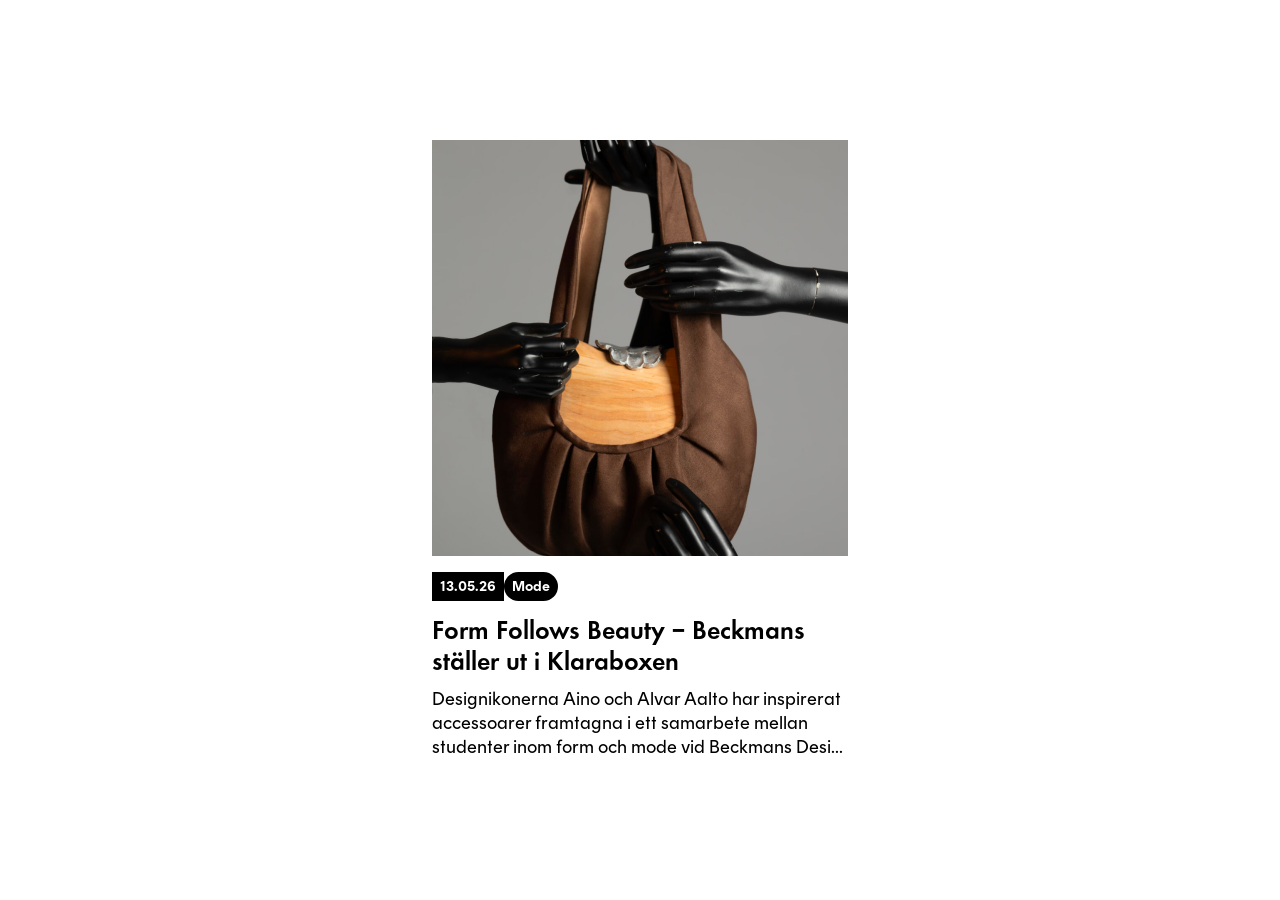
==== index.html @ 0f0198ae "Create Beckmans micro animation prototype" ====
<!doctype html>
<html lang="en">
  <head>
    <meta charset="utf-8" />
    <meta name="viewport" content="width=device-width, initial-scale=1" />
    <title>Beckmans Card Hover State</title>
    <meta
      name="description"
      content="A Beckmans card hover prototype with polished image masking, scale, and tag reveal micro animations."
    />
    <meta property="og:title" content="Beckmans Micro Animations" />
    <meta
      property="og:description"
      content="Interactive card hover prototype with fluid image and tag micro animations."
    />
    <meta property="og:type" content="website" />
    <meta
      property="og:url"
      content="https://tomrobinkarlsson.github.io/beckmans-micro-animations/"
    />
    <meta
      property="og:image"
      content="https://tomrobinkarlsson.github.io/beckmans-micro-animations/assets/media/preview.png"
    />
    <link rel="stylesheet" href="./styles.css" />
    <script defer src="./assets/vendor/gsap.min.js"></script>
    <script defer src="./script.js"></script>
  </head>
  <body>
    <main class="canvas" aria-label="Beckmans card hover prototype">
      <article class="card" tabindex="0" aria-labelledby="card-title">
        <div class="card__media-mask">
          <img
            class="card__image"
            src="./assets/media/card-image.png"
            alt="Brown sculptural handbag held by black mannequin hands"
          />
        </div>

        <div class="card__content">
          <div class="card__tags" aria-label="Article metadata">
            <span class="tag tag--date">
              <span class="tag__text">13.05.26</span>
              <span class="tag__text tag__text--hover" aria-hidden="true">13.05.26</span>
            </span>
            <span class="tag tag--category">
              <span class="tag__text">Mode</span>
              <span class="tag__text tag__text--hover" aria-hidden="true">Mode</span>
            </span>
          </div>

          <div class="card__copy">
            <h1 id="card-title" class="card__title">
              Form Follows Beauty – Beckmans ställer ut i Klaraboxen
            </h1>
            <p class="card__excerpt">
              Designikonerna Aino och Alvar Aalto har inspirerat accessoarer
              framtagna i ett samarbete mellan studenter inom form och mode vid
              Beckmans Designhögskola. Resultatet visas i Klaraboxen på
              Kulturhuset Stadsteatern den 13–31 maj.
            </p>
          </div>
        </div>
      </article>
    </main>
  </body>
</html>
---- styles.css ----
@font-face {
  font-family: "FuturaEFOP-DemiBold";
  src: url("./assets/fonts/FuturaEFOP-DemiBold.otf") format("opentype");
  font-weight: 700;
  font-style: normal;
  font-display: swap;
}

@font-face {
  font-family: "Rund Normal Text BETA";
  src: url("./assets/fonts/RundNormalTextBETA-Regular.otf") format("opentype");
  font-weight: 400;
  font-style: normal;
  font-display: swap;
}

@font-face {
  font-family: "Rund Normal Text BETA";
  src: url("./assets/fonts/RundNormalTextBETA-Bold.otf") format("opentype");
  font-weight: 700;
  font-style: normal;
  font-display: swap;
}

:root {
  --black: #000;
  --white: #fff;
  --magenta: #fd3db5;
}

* {
  box-sizing: border-box;
}

html {
  min-height: 100%;
  background: var(--white);
}

body {
  min-height: 100vh;
  margin: 0;
  background: var(--white);
  color: var(--black);
  font-family: "Rund Normal Text BETA", Arial, sans-serif;
}

.canvas {
  position: relative;
  width: 670px;
  height: 899px;
  margin: 0 auto;
  background: var(--white);
}

.card {
  position: absolute;
  top: 140px;
  left: 127px;
  display: flex;
  flex-direction: column;
  align-items: flex-start;
  width: 416px;
  height: 619px;
  background: var(--white);
  color: var(--black);
  cursor: pointer;
  outline: 0;
}

.card__media-mask {
  position: relative;
  width: 416px;
  height: 416px;
  flex: 0 0 416px;
  contain: paint;
  isolation: isolate;
  overflow: hidden;
  border-radius: 0;
  backface-visibility: hidden;
  transform: translateZ(0);
  will-change: border-radius;
}

.card__image {
  display: block;
  width: 100%;
  height: 100%;
  object-fit: cover;
  transform: scale(1);
  transform-origin: 50% 50%;
  will-change: transform;
  pointer-events: none;
}

.card__content {
  display: flex;
  flex-direction: column;
  align-items: flex-start;
  justify-content: center;
  width: 100%;
  padding-top: 16px;
  gap: 16px;
}

.card__tags {
  display: flex;
  align-items: flex-start;
  gap: 0;
}

.tag {
  position: relative;
  display: flex;
  align-items: center;
  justify-content: center;
  overflow: hidden;
  border-radius: 0;
  min-height: 29px;
  padding: 4px 8px;
  background: var(--black);
  color: var(--white);
  font-family: "Rund Normal Text BETA", Arial, sans-serif;
  font-size: 14px;
  font-weight: 700;
  line-height: normal;
  white-space: nowrap;
}

.tag--category {
  border-radius: 24px;
}

.tag__text {
  position: relative;
  z-index: 1;
}

.tag__text--hover {
  position: absolute;
  inset: -3px;
  z-index: 2;
  display: flex;
  align-items: center;
  justify-content: center;
  padding: 4px 8px;
  background: var(--magenta);
  border-radius: inherit;
  color: var(--black);
  will-change: transform;
}

.tag--category .tag__text--hover {
  border-radius: 27px;
}

.card__copy {
  display: flex;
  flex-direction: column;
  width: 100%;
  gap: 8px;
  color: var(--black);
}

.card__title {
  width: 100%;
  margin: 0;
  overflow: hidden;
  color: var(--black);
  font-family: "FuturaEFOP-DemiBold", Arial, sans-serif;
  font-size: 26px;
  font-weight: 700;
  font-style: normal;
  font-feature-settings: "zero" 1, "dlig" 1;
  line-height: 1.2;
  letter-spacing: 0;
}

.card__excerpt {
  display: -webkit-box;
  width: 100%;
  height: 76px;
  margin: 0;
  overflow: hidden;
  color: var(--black);
  font-family: "Rund Normal Text BETA", Arial, sans-serif;
  font-size: 18px;
  font-weight: 400;
  font-feature-settings: "zero" 1, "dlig" 1;
  line-height: 24px;
  letter-spacing: 0;
  text-overflow: ellipsis;
  -webkit-box-orient: vertical;
  -webkit-line-clamp: 3;
}

@media (prefers-reduced-motion: reduce) {
  *,
  *::before,
  *::after {
    transition-duration: 1ms !important;
    animation-duration: 1ms !important;
    animation-iteration-count: 1 !important;
    scroll-behavior: auto !important;
  }
}
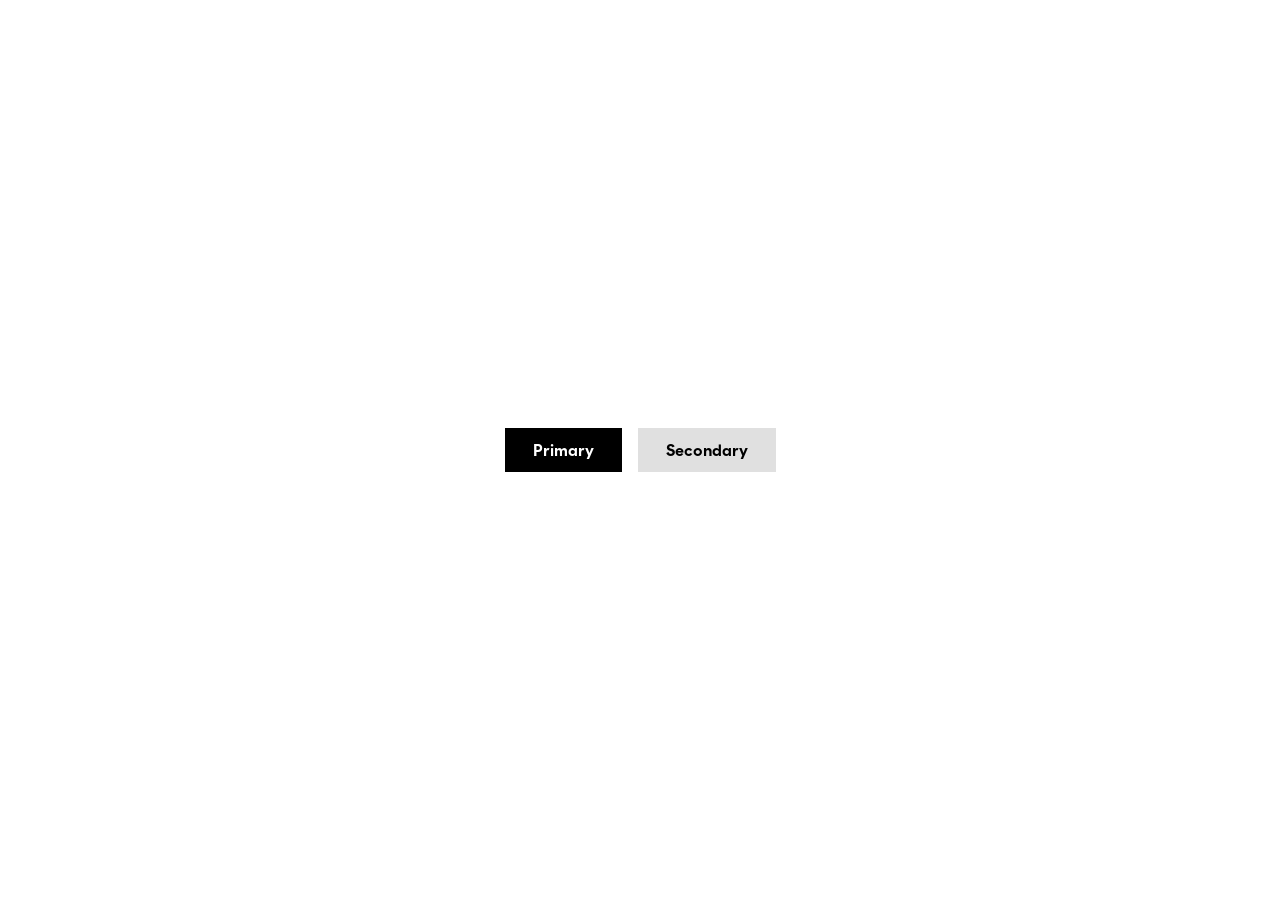
==== commit 38e2d434: "Add separate button and card prototype pages" ====
--- a/index.html
+++ b/index.html
@@ -1,17 +1,17 @@
 <!doctype html>
-<html lang="en">
+<html lang="sv">
   <head>
     <meta charset="utf-8" />
     <meta name="viewport" content="width=device-width, initial-scale=1" />
-    <title>Beckmans Card Hover State</title>
+    <title>Beckmans Button Micro Animations</title>
     <meta
       name="description"
-      content="A Beckmans card hover prototype with polished image masking, scale, and tag reveal micro animations."
+      content="Beckmans button hover prototypes with masked square-to-pill micro animations."
     />
-    <meta property="og:title" content="Beckmans Micro Animations" />
+    <meta property="og:title" content="Beckmans Button Micro Animations" />
     <meta
       property="og:description"
-      content="Interactive card hover prototype with fluid image and tag micro animations."
+      content="Interactive primary and secondary button prototypes with square-to-pill hover animations."
     />
     <meta property="og:type" content="website" />
     <meta
@@ -27,41 +27,22 @@
     <script defer src="./script.js"></script>
   </head>
   <body>
-    <main class="canvas" aria-label="Beckmans card hover prototype">
-      <article class="card" tabindex="0" aria-labelledby="card-title">
-        <div class="card__media-mask">
-          <img
-            class="card__image"
-            src="./assets/media/card-image.png"
-            alt="Brown sculptural handbag held by black mannequin hands"
-          />
-        </div>
+    <main class="canvas" aria-label="Beckmans button hover prototypes">
+      <div class="button-row">
+        <button class="micro-button micro-button--primary" type="button" aria-label="Primary">
+          <span class="micro-button__text">Primary</span>
+          <span class="micro-button__text micro-button__text--hover" aria-hidden="true">
+            Primary
+          </span>
+        </button>
 
-        <div class="card__content">
-          <div class="card__tags" aria-label="Article metadata">
-            <span class="tag tag--date">
-              <span class="tag__text">13.05.26</span>
-              <span class="tag__text tag__text--hover" aria-hidden="true">13.05.26</span>
-            </span>
-            <span class="tag tag--category">
-              <span class="tag__text">Mode</span>
-              <span class="tag__text tag__text--hover" aria-hidden="true">Mode</span>
-            </span>
-          </div>
-
-          <div class="card__copy">
-            <h1 id="card-title" class="card__title">
-              Form Follows Beauty – Beckmans ställer ut i Klaraboxen
-            </h1>
-            <p class="card__excerpt">
-              Designikonerna Aino och Alvar Aalto har inspirerat accessoarer
-              framtagna i ett samarbete mellan studenter inom form och mode vid
-              Beckmans Designhögskola. Resultatet visas i Klaraboxen på
-              Kulturhuset Stadsteatern den 13–31 maj.
-            </p>
-          </div>
-        </div>
-      </article>
+        <button class="micro-button micro-button--secondary" type="button" aria-label="Secondary">
+          <span class="micro-button__text">Secondary</span>
+          <span class="micro-button__text micro-button__text--hover" aria-hidden="true">
+            Secondary
+          </span>
+        </button>
+      </div>
     </main>
   </body>
 </html>
--- a/styles.css
+++ b/styles.css
@@ -1,11 +1,3 @@
-@font-face {
-  font-family: "FuturaEFOP-DemiBold";
-  src: url("./assets/fonts/FuturaEFOP-DemiBold.otf") format("opentype");
-  font-weight: 700;
-  font-style: normal;
-  font-display: swap;
-}
-
 @font-face {
   font-family: "Rund Normal Text BETA";
   src: url("./assets/fonts/RundNormalTextBETA-Regular.otf") format("opentype");
@@ -26,6 +18,7 @@
   --black: #000;
   --white: #fff;
   --magenta: #fd3db5;
+  --gray-5: #e0e0e0;
 }
 
 * {
@@ -46,152 +39,83 @@
 }
 
 .canvas {
-  position: relative;
-  width: 670px;
-  height: 899px;
-  margin: 0 auto;
+  display: grid;
+  width: 100%;
+  min-height: 100vh;
+  place-items: center;
   background: var(--white);
 }
 
-.card {
-  position: absolute;
-  top: 140px;
-  left: 127px;
+.button-row {
   display: flex;
-  flex-direction: column;
-  align-items: flex-start;
-  width: 416px;
-  height: 619px;
-  background: var(--white);
-  color: var(--black);
-  cursor: pointer;
-  outline: 0;
+  align-items: center;
+  justify-content: center;
+  gap: 16px;
 }
 
-.card__media-mask {
+.micro-button {
   position: relative;
-  width: 416px;
-  height: 416px;
-  flex: 0 0 416px;
-  contain: paint;
+  display: inline-flex;
+  min-width: 104px;
+  height: 44px;
+  align-items: center;
+  justify-content: center;
+  overflow: hidden;
+  border: 0;
+  border-radius: 0;
+  padding: 16px 28px;
+  background: var(--button-bg);
+  color: var(--button-color);
+  cursor: pointer;
+  font-family: "Rund Normal Text BETA", Arial, sans-serif;
+  font-size: 16px;
+  font-weight: 700;
+  line-height: normal;
+  letter-spacing: 0;
+  white-space: nowrap;
+  appearance: none;
   isolation: isolate;
-  overflow: hidden;
-  border-radius: 0;
-  backface-visibility: hidden;
-  transform: translateZ(0);
   will-change: border-radius;
 }
 
-.card__image {
-  display: block;
-  width: 100%;
-  height: 100%;
-  object-fit: cover;
-  transform: scale(1);
-  transform-origin: 50% 50%;
-  will-change: transform;
-  pointer-events: none;
+.micro-button--primary {
+  --button-bg: var(--black);
+  --button-color: var(--white);
+  --button-hover-bg: var(--magenta);
+  --button-hover-color: var(--black);
+  --button-focus-color: var(--magenta);
 }
 
-.card__content {
-  display: flex;
-  flex-direction: column;
-  align-items: flex-start;
-  justify-content: center;
-  width: 100%;
-  padding-top: 16px;
-  gap: 16px;
+.micro-button--secondary {
+  --button-bg: var(--gray-5);
+  --button-color: var(--black);
+  --button-hover-bg: #595959;
+  --button-hover-color: var(--white);
+  --button-focus-color: var(--black);
 }
 
-.card__tags {
-  display: flex;
-  align-items: flex-start;
-  gap: 0;
+.micro-button:focus-visible {
+  outline: 2px solid var(--button-focus-color);
+  outline-offset: 4px;
 }
 
-.tag {
-  position: relative;
-  display: flex;
-  align-items: center;
-  justify-content: center;
-  overflow: hidden;
-  border-radius: 0;
-  min-height: 29px;
-  padding: 4px 8px;
-  background: var(--black);
-  color: var(--white);
-  font-family: "Rund Normal Text BETA", Arial, sans-serif;
-  font-size: 14px;
-  font-weight: 700;
-  line-height: normal;
-  white-space: nowrap;
-}
-
-.tag--category {
-  border-radius: 24px;
-}
-
-.tag__text {
+.micro-button__text {
   position: relative;
   z-index: 1;
 }
 
-.tag__text--hover {
+.micro-button__text--hover {
   position: absolute;
-  inset: -3px;
+  inset: 0;
   z-index: 2;
   display: flex;
   align-items: center;
   justify-content: center;
-  padding: 4px 8px;
-  background: var(--magenta);
   border-radius: inherit;
-  color: var(--black);
+  background: var(--button-hover-bg);
+  color: var(--button-hover-color);
+  transform: translateY(-101%);
   will-change: transform;
-}
-
-.tag--category .tag__text--hover {
-  border-radius: 27px;
-}
-
-.card__copy {
-  display: flex;
-  flex-direction: column;
-  width: 100%;
-  gap: 8px;
-  color: var(--black);
-}
-
-.card__title {
-  width: 100%;
-  margin: 0;
-  overflow: hidden;
-  color: var(--black);
-  font-family: "FuturaEFOP-DemiBold", Arial, sans-serif;
-  font-size: 26px;
-  font-weight: 700;
-  font-style: normal;
-  font-feature-settings: "zero" 1, "dlig" 1;
-  line-height: 1.2;
-  letter-spacing: 0;
-}
-
-.card__excerpt {
-  display: -webkit-box;
-  width: 100%;
-  height: 76px;
-  margin: 0;
-  overflow: hidden;
-  color: var(--black);
-  font-family: "Rund Normal Text BETA", Arial, sans-serif;
-  font-size: 18px;
-  font-weight: 400;
-  font-feature-settings: "zero" 1, "dlig" 1;
-  line-height: 24px;
-  letter-spacing: 0;
-  text-overflow: ellipsis;
-  -webkit-box-orient: vertical;
-  -webkit-line-clamp: 3;
 }
 
 @media (prefers-reduced-motion: reduce) {
